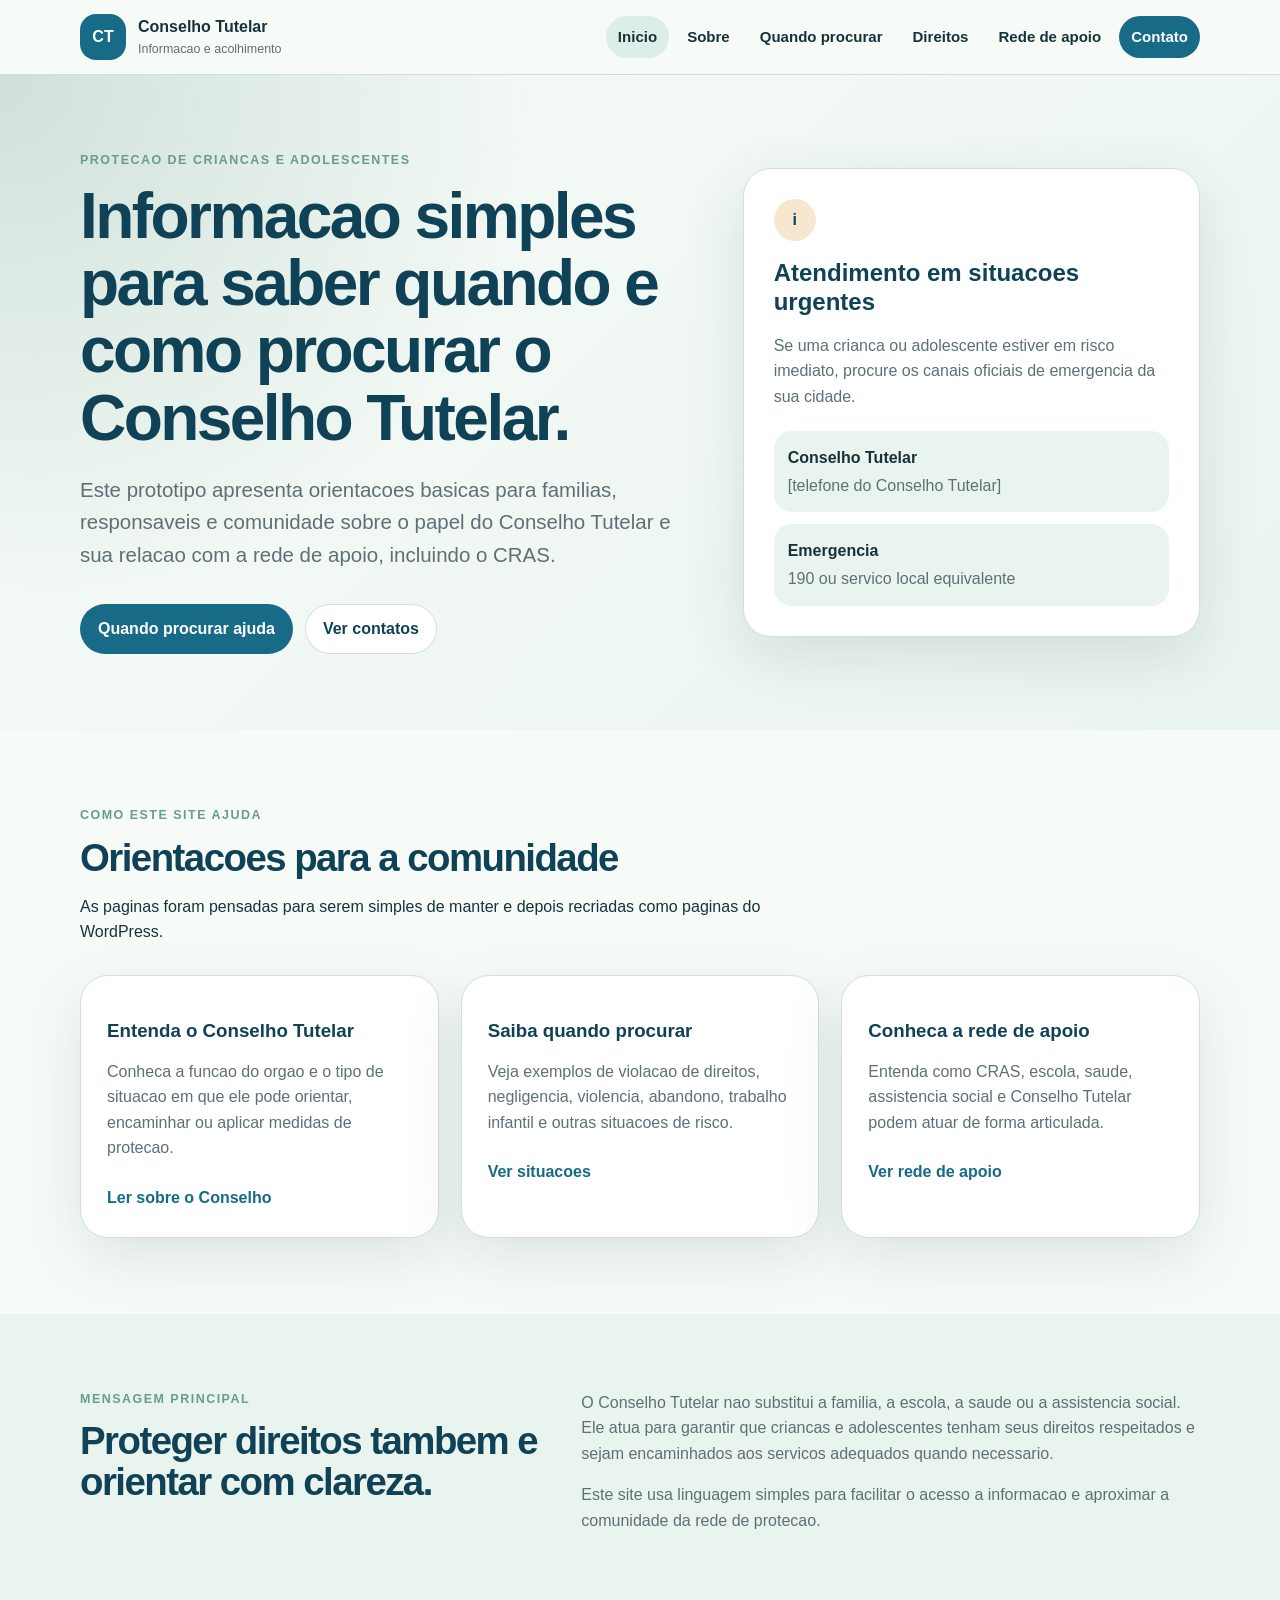
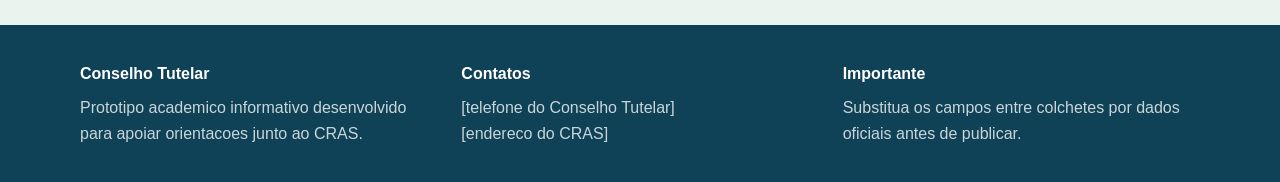
==== index.html @ bb0805ec "Initial static prototype" ====
<!doctype html>
<html lang="pt-BR">
  <head>
    <meta charset="utf-8">
    <meta name="viewport" content="width=device-width, initial-scale=1">
    <title>Conselho Tutelar | Protecao e orientacao para familias</title>
    <meta name="description" content="Site informativo sobre o Conselho Tutelar, seus atendimentos, direitos de criancas e adolescentes e rede de apoio com o CRAS.">
    <link rel="stylesheet" href="assets/css/styles.css">
  </head>
  <body>
    <a class="skip-link" href="#conteudo">Pular para o conteudo</a>

    <header class="site-header">
      <div class="container header-content">
        <a class="brand" href="index.html" aria-label="Pagina inicial">
          <span class="brand-mark">CT</span>
          <span>
            <strong>Conselho Tutelar</strong>
            <small>Informacao e acolhimento</small>
          </span>
        </a>

        <button class="menu-toggle" type="button" aria-expanded="false" aria-controls="menu-principal">
          Menu
        </button>

        <nav class="site-nav" id="menu-principal" aria-label="Menu principal">
          <a href="index.html" aria-current="page">Inicio</a>
          <a href="pages/sobre.html">Sobre</a>
          <a href="pages/quando-procurar.html">Quando procurar</a>
          <a href="pages/direitos.html">Direitos</a>
          <a href="pages/rede-apoio.html">Rede de apoio</a>
          <a class="nav-highlight" href="pages/contato.html">Contato</a>
        </nav>
      </div>
    </header>

    <main id="conteudo">
      <section class="hero section-soft">
        <div class="container hero-grid">
          <div class="hero-copy">
            <p class="eyebrow">Protecao de criancas e adolescentes</p>
            <h1>Informacao simples para saber quando e como procurar o Conselho Tutelar.</h1>
            <p class="lead">Este prototipo apresenta orientacoes basicas para familias, responsaveis e comunidade sobre o papel do Conselho Tutelar e sua relacao com a rede de apoio, incluindo o CRAS.</p>
            <div class="hero-actions">
              <a class="button button-primary" href="pages/quando-procurar.html">Quando procurar ajuda</a>
              <a class="button button-secondary" href="pages/contato.html">Ver contatos</a>
            </div>
          </div>

          <aside class="service-card" aria-labelledby="atendimento-titulo">
            <span class="card-icon" aria-hidden="true">i</span>
            <h2 id="atendimento-titulo">Atendimento em situacoes urgentes</h2>
            <p>Se uma crianca ou adolescente estiver em risco imediato, procure os canais oficiais de emergencia da sua cidade.</p>
            <dl>
              <div>
                <dt>Conselho Tutelar</dt>
                <dd>[telefone do Conselho Tutelar]</dd>
              </div>
              <div>
                <dt>Emergencia</dt>
                <dd>190 ou servico local equivalente</dd>
              </div>
            </dl>
          </aside>
        </div>
      </section>

      <section class="section">
        <div class="container">
          <div class="section-heading">
            <p class="eyebrow">Como este site ajuda</p>
            <h2>Orientacoes para a comunidade</h2>
            <p>As paginas foram pensadas para serem simples de manter e depois recriadas como paginas do WordPress.</p>
          </div>

          <div class="card-grid three-columns">
            <article class="info-card">
              <h3>Entenda o Conselho Tutelar</h3>
              <p>Conheca a funcao do orgao e o tipo de situacao em que ele pode orientar, encaminhar ou aplicar medidas de protecao.</p>
              <a href="pages/sobre.html">Ler sobre o Conselho</a>
            </article>
            <article class="info-card">
              <h3>Saiba quando procurar</h3>
              <p>Veja exemplos de violacao de direitos, negligencia, violencia, abandono, trabalho infantil e outras situacoes de risco.</p>
              <a href="pages/quando-procurar.html">Ver situacoes</a>
            </article>
            <article class="info-card">
              <h3>Conheca a rede de apoio</h3>
              <p>Entenda como CRAS, escola, saude, assistencia social e Conselho Tutelar podem atuar de forma articulada.</p>
              <a href="pages/rede-apoio.html">Ver rede de apoio</a>
            </article>
          </div>
        </div>
      </section>

      <section class="section section-muted">
        <div class="container split-section">
          <div>
            <p class="eyebrow">Mensagem principal</p>
            <h2>Proteger direitos tambem e orientar com clareza.</h2>
          </div>
          <div class="text-block">
            <p>O Conselho Tutelar nao substitui a familia, a escola, a saude ou a assistencia social. Ele atua para garantir que criancas e adolescentes tenham seus direitos respeitados e sejam encaminhados aos servicos adequados quando necessario.</p>
            <p>Este site usa linguagem simples para facilitar o acesso a informacao e aproximar a comunidade da rede de protecao.</p>
          </div>
        </div>
      </section>
    </main>

    <footer class="site-footer">
      <div class="container footer-grid">
        <div>
          <strong>Conselho Tutelar</strong>
          <p>Prototipo academico informativo desenvolvido para apoiar orientacoes junto ao CRAS.</p>
        </div>
        <div>
          <strong>Contatos</strong>
          <p>[telefone do Conselho Tutelar]<br>[endereco do CRAS]</p>
        </div>
        <div>
          <strong>Importante</strong>
          <p>Substitua os campos entre colchetes por dados oficiais antes de publicar.</p>
        </div>
      </div>
    </footer>

    <script src="assets/js/main.js"></script>
  </body>
</html>
---- assets/css/styles.css ----
:root {
  --color-bg: #f7fbf8;
  --color-surface: #ffffff;
  --color-muted: #eaf4ee;
  --color-soft: #dceee7;
  --color-primary: #176b87;
  --color-primary-dark: #0f4256;
  --color-accent: #6a9c89;
  --color-warm: #f7e7ce;
  --color-text: #18323a;
  --color-text-muted: #5d7077;
  --color-border: #cfe0d8;
  --shadow-soft: 0 20px 60px rgba(15, 66, 86, 0.12);
  --radius-lg: 28px;
  --radius-md: 18px;
  --container: 1120px;
}

* {
  box-sizing: border-box;
}

html {
  scroll-behavior: smooth;
}

body {
  margin: 0;
  background: var(--color-bg);
  color: var(--color-text);
  font-family: Arial, Helvetica, sans-serif;
  font-size: 16px;
  line-height: 1.6;
}

a {
  color: var(--color-primary);
  text-decoration: none;
}

a:hover,
a:focus {
  text-decoration: underline;
}

img {
  max-width: 100%;
  display: block;
}

.container {
  width: min(100% - 32px, var(--container));
  margin-inline: auto;
}

.narrow {
  max-width: 820px;
}

.skip-link {
  position: absolute;
  left: 16px;
  top: -120px;
  z-index: 10;
  padding: 10px 14px;
  background: var(--color-primary-dark);
  color: #ffffff;
  border-radius: 999px;
}

.skip-link:focus {
  top: 16px;
}

.site-header {
  position: sticky;
  top: 0;
  z-index: 5;
  background: rgba(247, 251, 248, 0.94);
  border-bottom: 1px solid var(--color-border);
  backdrop-filter: blur(12px);
}

.header-content {
  display: flex;
  align-items: center;
  justify-content: space-between;
  gap: 24px;
  padding: 14px 0;
}

.brand {
  display: inline-flex;
  align-items: center;
  gap: 12px;
  color: var(--color-text);
}

.brand:hover,
.brand:focus {
  text-decoration: none;
}

.brand-mark {
  display: grid;
  width: 46px;
  height: 46px;
  place-items: center;
  border-radius: 16px;
  background: var(--color-primary);
  color: #ffffff;
  font-weight: 700;
}

.brand small {
  display: block;
  color: var(--color-text-muted);
  font-size: 0.78rem;
}

.site-nav {
  display: flex;
  align-items: center;
  gap: 6px;
}

.site-nav a {
  padding: 9px 12px;
  border-radius: 999px;
  color: var(--color-text);
  font-weight: 600;
  font-size: 0.94rem;
}

.site-nav a:hover,
.site-nav a:focus,
.site-nav a[aria-current="page"] {
  background: var(--color-soft);
  text-decoration: none;
}

.site-nav .nav-highlight {
  background: var(--color-primary);
  color: #ffffff;
}

.site-nav .nav-highlight:hover,
.site-nav .nav-highlight:focus,
.site-nav .nav-highlight[aria-current="page"] {
  background: var(--color-primary-dark);
}

.menu-toggle {
  display: none;
  border: 1px solid var(--color-border);
  border-radius: 999px;
  background: var(--color-surface);
  color: var(--color-text);
  font: inherit;
  font-weight: 700;
  padding: 8px 14px;
}

.section,
.hero,
.page-hero {
  padding: 76px 0;
}

.section-soft {
  background:
    radial-gradient(circle at top left, rgba(106, 156, 137, 0.28), transparent 34rem),
    linear-gradient(135deg, #f7fbf8 0%, #eaf4ee 100%);
}

.section-muted {
  background: var(--color-muted);
}

.hero-grid {
  display: grid;
  grid-template-columns: minmax(0, 1.15fr) minmax(280px, 0.85fr);
  align-items: center;
  gap: 44px;
}

.hero h1,
.page-hero h1,
.section-heading h2,
.split-section h2,
.callout h2,
.form-placeholder h2 {
  margin: 0;
  color: var(--color-primary-dark);
  font-size: clamp(2rem, 5vw, 4rem);
  line-height: 1.05;
  letter-spacing: -0.04em;
}

.page-hero h1 {
  font-size: clamp(2rem, 4vw, 3.25rem);
}

.section-heading h2,
.split-section h2,
.callout h2,
.form-placeholder h2 {
  font-size: clamp(1.75rem, 3vw, 2.6rem);
}

.eyebrow {
  margin: 0 0 12px;
  color: var(--color-accent);
  font-size: 0.78rem;
  font-weight: 800;
  letter-spacing: 0.12em;
  text-transform: uppercase;
}

.lead {
  margin: 22px 0 0;
  color: var(--color-text-muted);
  font-size: clamp(1.08rem, 2vw, 1.28rem);
}

.hero-actions {
  display: flex;
  flex-wrap: wrap;
  gap: 12px;
  margin-top: 32px;
}

.button {
  display: inline-flex;
  align-items: center;
  justify-content: center;
  min-height: 46px;
  padding: 12px 18px;
  border: 0;
  border-radius: 999px;
  font: inherit;
  font-weight: 800;
  cursor: pointer;
}

.button:hover,
.button:focus {
  text-decoration: none;
}

.button-primary {
  background: var(--color-primary);
  color: #ffffff;
}

.button-primary:hover,
.button-primary:focus {
  background: var(--color-primary-dark);
}

.button-secondary {
  background: var(--color-surface);
  color: var(--color-primary-dark);
  box-shadow: inset 0 0 0 1px var(--color-border);
}

.service-card,
.info-card,
.note-card,
.contact-card,
.callout,
.fake-form {
  background: var(--color-surface);
  border: 1px solid var(--color-border);
  border-radius: var(--radius-lg);
  box-shadow: var(--shadow-soft);
}

.service-card {
  padding: 30px;
}

.card-icon {
  display: grid;
  width: 42px;
  height: 42px;
  place-items: center;
  border-radius: 999px;
  background: var(--color-warm);
  color: var(--color-primary-dark);
  font-weight: 900;
}

.service-card h2,
.info-card h2,
.info-card h3,
.note-card h2,
.contact-card h2,
.timeline-item h2,
.prose h2 {
  margin: 18px 0 10px;
  color: var(--color-primary-dark);
  line-height: 1.2;
}

.service-card p,
.info-card p,
.note-card p,
.contact-card p,
.timeline-item p,
.prose p,
.text-block p,
.callout p,
.form-placeholder p {
  color: var(--color-text-muted);
}

.service-card dl {
  display: grid;
  gap: 12px;
  margin: 22px 0 0;
}

.service-card dl div {
  padding: 14px;
  border-radius: var(--radius-md);
  background: var(--color-muted);
}

.service-card dt {
  font-weight: 800;
}

.service-card dd {
  margin: 2px 0 0;
  color: var(--color-text-muted);
}

.section-heading {
  max-width: 720px;
  margin-bottom: 30px;
}

.card-grid {
  display: grid;
  gap: 22px;
}

.three-columns {
  grid-template-columns: repeat(3, minmax(0, 1fr));
}

.two-columns {
  grid-template-columns: repeat(2, minmax(0, 1fr));
}

.info-card,
.note-card,
.contact-card {
  padding: 26px;
}

.info-card a {
  display: inline-flex;
  margin-top: 8px;
  font-weight: 800;
}

.accent-card {
  background: var(--color-primary-dark);
  color: #ffffff;
}

.accent-card h2,
.accent-card p,
.accent-card li {
  color: #ffffff;
}

.split-section,
.content-layout,
.form-placeholder {
  display: grid;
  grid-template-columns: minmax(0, 0.85fr) minmax(0, 1.15fr);
  gap: 44px;
  align-items: start;
}

.text-block p:first-child,
.prose p:first-of-type {
  margin-top: 0;
}

.prose {
  max-width: 720px;
}

.check-list {
  display: grid;
  gap: 10px;
  margin: 0;
  padding: 0;
  list-style: none;
}

.check-list li {
  position: relative;
  padding-left: 28px;
  color: var(--color-text-muted);
}

.check-list li::before {
  content: "";
  position: absolute;
  left: 0;
  top: 0.6em;
  width: 12px;
  height: 12px;
  border-radius: 999px;
  background: var(--color-accent);
}

.callout {
  padding: 34px;
}

.timeline {
  display: grid;
  gap: 18px;
}

.timeline-item {
  display: grid;
  grid-template-columns: 54px 1fr;
  gap: 18px;
  padding: 24px;
  background: var(--color-surface);
  border: 1px solid var(--color-border);
  border-radius: var(--radius-lg);
}

.timeline-item span {
  display: grid;
  width: 46px;
  height: 46px;
  place-items: center;
  border-radius: 999px;
  background: var(--color-primary);
  color: #ffffff;
  font-weight: 900;
}

.timeline-item h2 {
  margin-top: 0;
}

.contact-grid {
  display: grid;
  grid-template-columns: 1.2fr repeat(2, 0.9fr);
  gap: 22px;
}

.primary-contact {
  background: var(--color-primary-dark);
}

.primary-contact h2,
.primary-contact p {
  color: #ffffff;
}

.fake-form {
  display: grid;
  gap: 14px;
  padding: 24px;
}

.fake-form label {
  display: grid;
  gap: 6px;
  font-weight: 800;
}

.fake-form span {
  display: block;
  min-height: 42px;
  padding: 10px 12px;
  border: 1px dashed var(--color-border);
  border-radius: 14px;
  color: var(--color-text-muted);
  font-weight: 400;
}

.site-footer {
  padding: 36px 0;
  background: var(--color-primary-dark);
  color: #ffffff;
}

.footer-grid {
  display: grid;
  grid-template-columns: repeat(3, minmax(0, 1fr));
  gap: 24px;
}

.site-footer p {
  margin: 8px 0 0;
  color: rgba(255, 255, 255, 0.78);
}

@media (max-width: 920px) {
  .menu-toggle {
    display: inline-flex;
  }

  .site-nav {
    position: absolute;
    left: 16px;
    right: 16px;
    top: calc(100% + 8px);
    display: none;
    flex-direction: column;
    align-items: stretch;
    padding: 12px;
    background: var(--color-surface);
    border: 1px solid var(--color-border);
    border-radius: 22px;
    box-shadow: var(--shadow-soft);
  }

  .site-nav.is-open {
    display: flex;
  }

  .site-nav a {
    border-radius: 14px;
  }

  .hero-grid,
  .split-section,
  .content-layout,
  .form-placeholder,
  .contact-grid,
  .three-columns,
  .two-columns,
  .footer-grid {
    grid-template-columns: 1fr;
  }
}

@media (max-width: 560px) {
  .section,
  .hero,
  .page-hero {
    padding: 52px 0;
  }

  .brand small {
    display: none;
  }

  .hero-actions,
  .button {
    width: 100%;
  }

  .service-card,
  .info-card,
  .note-card,
  .contact-card,
  .callout,
  .timeline-item,
  .fake-form {
    border-radius: 22px;
  }

  .timeline-item {
    grid-template-columns: 1fr;
  }
}
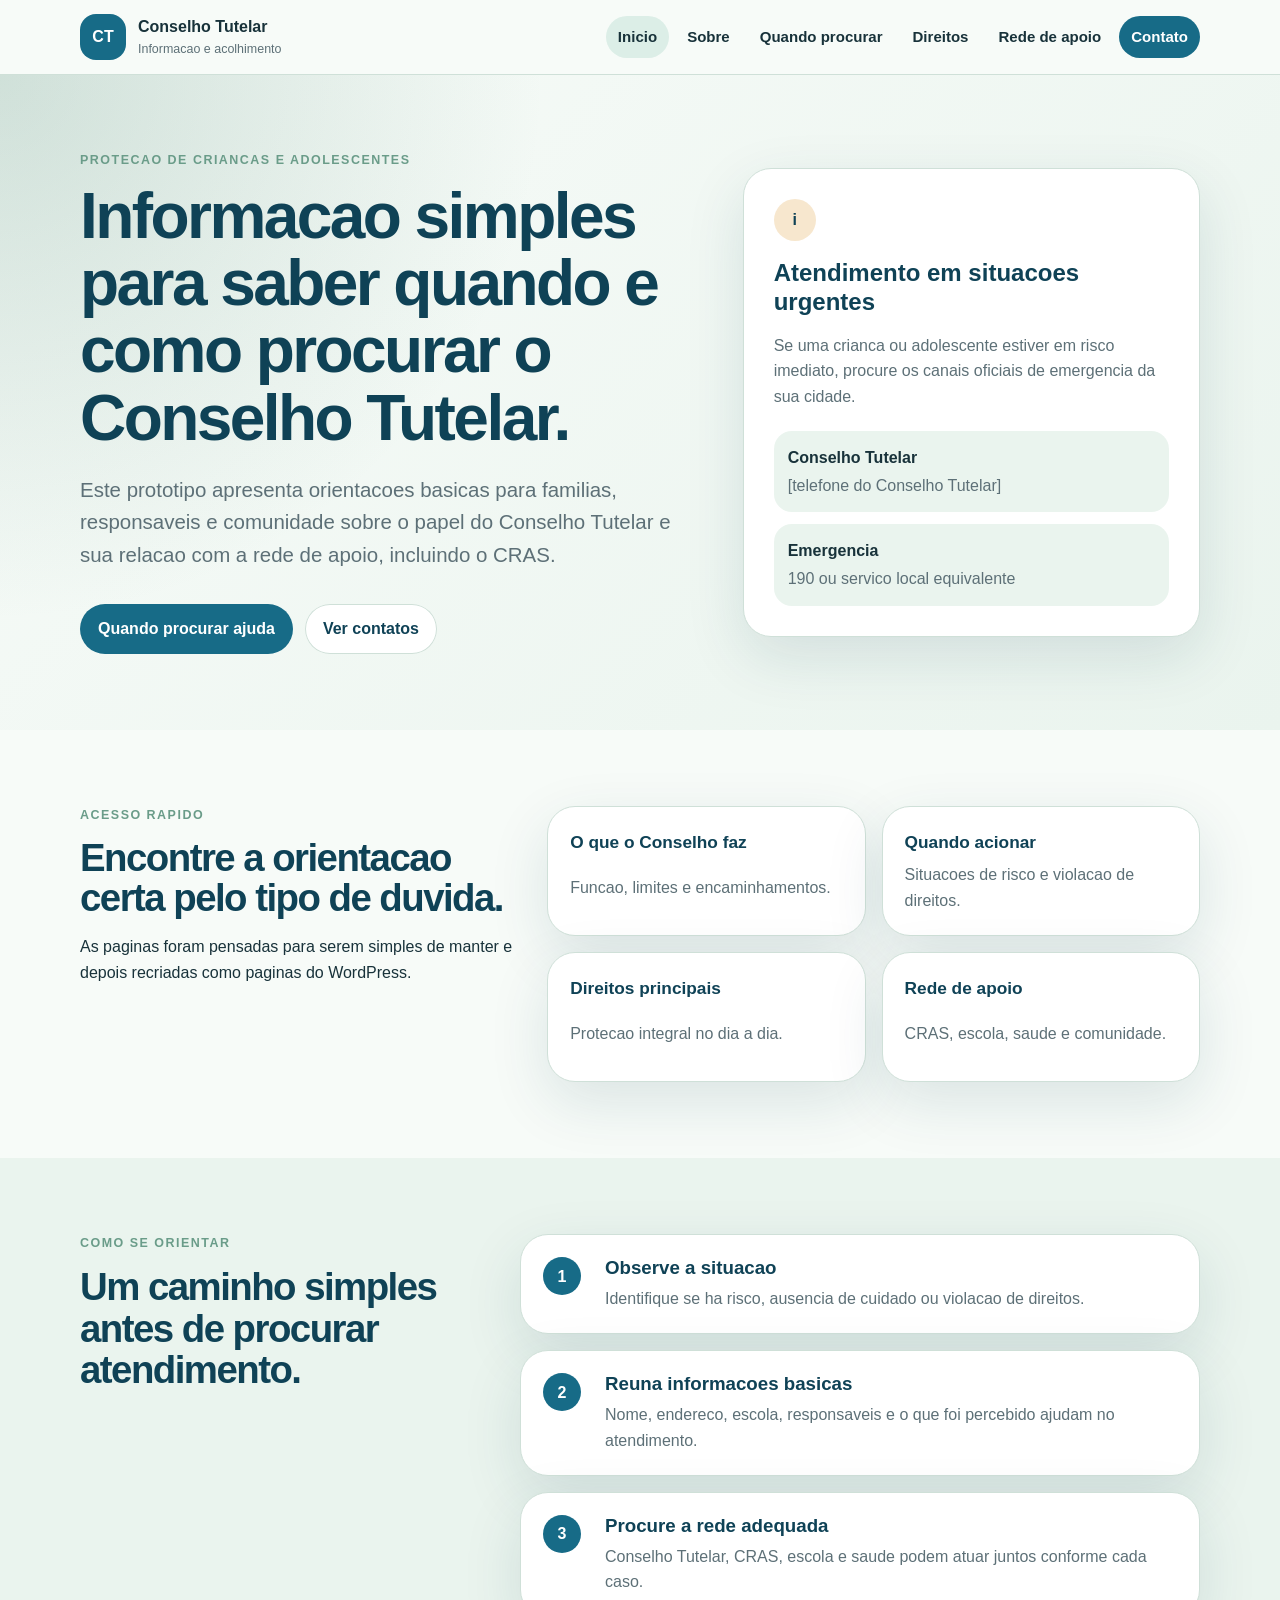
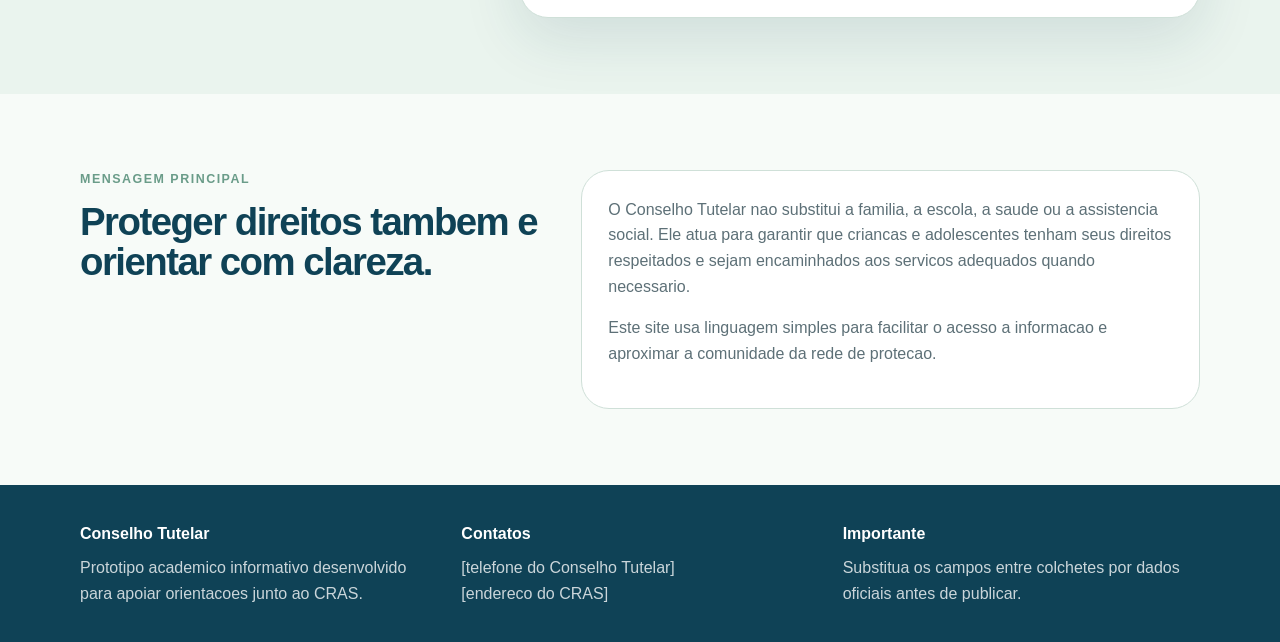
==== commit 8c62a127: "Refine page layouts" ====
--- a/index.html
+++ b/index.html
@@ -67,40 +67,61 @@
       </section>
 
       <section class="section">
-        <div class="container">
+        <div class="container home-overview">
           <div class="section-heading">
-            <p class="eyebrow">Como este site ajuda</p>
-            <h2>Orientacoes para a comunidade</h2>
+            <p class="eyebrow">Acesso rapido</p>
+            <h2>Encontre a orientacao certa pelo tipo de duvida.</h2>
             <p>As paginas foram pensadas para serem simples de manter e depois recriadas como paginas do WordPress.</p>
           </div>
 
-          <div class="card-grid three-columns">
-            <article class="info-card">
-              <h3>Entenda o Conselho Tutelar</h3>
-              <p>Conheca a funcao do orgao e o tipo de situacao em que ele pode orientar, encaminhar ou aplicar medidas de protecao.</p>
-              <a href="pages/sobre.html">Ler sobre o Conselho</a>
+          <div class="quick-links" aria-label="Atalhos principais">
+            <a href="pages/sobre.html"><strong>O que o Conselho faz</strong><span>Funcao, limites e encaminhamentos.</span></a>
+            <a href="pages/quando-procurar.html"><strong>Quando acionar</strong><span>Situacoes de risco e violacao de direitos.</span></a>
+            <a href="pages/direitos.html"><strong>Direitos principais</strong><span>Protecao integral no dia a dia.</span></a>
+            <a href="pages/rede-apoio.html"><strong>Rede de apoio</strong><span>CRAS, escola, saude e comunidade.</span></a>
+          </div>
+        </div>
+      </section>
+
+      <section class="section section-muted">
+        <div class="container process-layout">
+          <div>
+            <p class="eyebrow">Como se orientar</p>
+            <h2>Um caminho simples antes de procurar atendimento.</h2>
+          </div>
+          <div class="step-list">
+            <article>
+              <span>1</span>
+              <div>
+                <h3>Observe a situacao</h3>
+                <p>Identifique se ha risco, ausencia de cuidado ou violacao de direitos.</p>
+              </div>
             </article>
-            <article class="info-card">
-              <h3>Saiba quando procurar</h3>
-              <p>Veja exemplos de violacao de direitos, negligencia, violencia, abandono, trabalho infantil e outras situacoes de risco.</p>
-              <a href="pages/quando-procurar.html">Ver situacoes</a>
+            <article>
+              <span>2</span>
+              <div>
+                <h3>Reuna informacoes basicas</h3>
+                <p>Nome, endereco, escola, responsaveis e o que foi percebido ajudam no atendimento.</p>
+              </div>
             </article>
-            <article class="info-card">
-              <h3>Conheca a rede de apoio</h3>
-              <p>Entenda como CRAS, escola, saude, assistencia social e Conselho Tutelar podem atuar de forma articulada.</p>
-              <a href="pages/rede-apoio.html">Ver rede de apoio</a>
+            <article>
+              <span>3</span>
+              <div>
+                <h3>Procure a rede adequada</h3>
+                <p>Conselho Tutelar, CRAS, escola e saude podem atuar juntos conforme cada caso.</p>
+              </div>
             </article>
           </div>
         </div>
       </section>
 
-      <section class="section section-muted">
+      <section class="section">
         <div class="container split-section">
           <div>
             <p class="eyebrow">Mensagem principal</p>
             <h2>Proteger direitos tambem e orientar com clareza.</h2>
           </div>
-          <div class="text-block">
+          <div class="text-block framed-text">
             <p>O Conselho Tutelar nao substitui a familia, a escola, a saude ou a assistencia social. Ele atua para garantir que criancas e adolescentes tenham seus direitos respeitados e sejam encaminhados aos servicos adequados quando necessario.</p>
             <p>Este site usa linguagem simples para facilitar o acesso a informacao e aproximar a comunidade da rede de protecao.</p>
           </div>
--- a/assets/css/styles.css
+++ b/assets/css/styles.css
@@ -341,9 +341,121 @@
   margin-bottom: 30px;
 }
 
+.home-overview,
+.process-layout,
+.contact-layout {
+  display: grid;
+  gap: 32px;
+}
+
+.home-overview {
+  grid-template-columns: minmax(0, 0.8fr) minmax(0, 1.2fr);
+  align-items: start;
+}
+
+.quick-links {
+  display: grid;
+  grid-template-columns: repeat(2, minmax(0, 1fr));
+  gap: 16px;
+}
+
+.quick-links a {
+  display: grid;
+  gap: 6px;
+  min-height: 130px;
+  padding: 22px;
+  background: var(--color-surface);
+  border: 1px solid var(--color-border);
+  border-radius: var(--radius-lg);
+  box-shadow: var(--shadow-soft);
+}
+
+.quick-links a:hover,
+.quick-links a:focus {
+  text-decoration: none;
+  background: var(--color-muted);
+}
+
+.quick-links strong {
+  color: var(--color-primary-dark);
+  font-size: 1.08rem;
+}
+
+.quick-links span {
+  color: var(--color-text-muted);
+}
+
+.process-layout {
+  grid-template-columns: minmax(240px, 0.75fr) minmax(0, 1.25fr);
+  align-items: start;
+}
+
+.process-layout > div:first-child h2,
+.process-layout > article:first-child h2 {
+  margin: 0;
+  color: var(--color-primary-dark);
+  font-size: clamp(1.75rem, 3vw, 2.6rem);
+  line-height: 1.08;
+  letter-spacing: -0.04em;
+}
+
+.step-list {
+  display: grid;
+  gap: 16px;
+}
+
+.step-list article {
+  display: grid;
+  grid-template-columns: 46px 1fr;
+  gap: 16px;
+  padding: 22px;
+  background: var(--color-surface);
+  border: 1px solid var(--color-border);
+  border-radius: var(--radius-lg);
+  box-shadow: var(--shadow-soft);
+}
+
+.step-list span {
+  display: grid;
+  width: 38px;
+  height: 38px;
+  place-items: center;
+  border-radius: 999px;
+  background: var(--color-primary);
+  color: #ffffff;
+  font-weight: 900;
+}
+
+.step-list h2,
+.step-list h3 {
+  margin: 0 0 6px;
+  color: var(--color-primary-dark);
+  line-height: 1.2;
+}
+
+.step-list p {
+  margin: 0;
+  color: var(--color-text-muted);
+}
+
+.framed-text {
+  padding: 26px;
+  background: var(--color-surface);
+  border: 1px solid var(--color-border);
+  border-radius: var(--radius-lg);
+}
+
 .card-grid {
   display: grid;
   gap: 22px;
+}
+
+.rights-grid {
+  grid-template-columns: repeat(2, minmax(0, 1fr));
+}
+
+.wide-card {
+  grid-column: 1 / -1;
 }
 
 .three-columns {
@@ -457,6 +569,15 @@
 .contact-grid {
   display: grid;
   grid-template-columns: 1.2fr repeat(2, 0.9fr);
+  gap: 22px;
+}
+
+.contact-layout {
+  grid-template-columns: minmax(280px, 1.05fr) minmax(0, 1fr);
+}
+
+.contact-stack {
+  display: grid;
   gap: 22px;
 }
 
@@ -537,14 +658,22 @@
   }
 
   .hero-grid,
+  .home-overview,
+  .process-layout,
   .split-section,
   .content-layout,
   .form-placeholder,
+  .contact-layout,
   .contact-grid,
+  .rights-grid,
   .three-columns,
   .two-columns,
   .footer-grid {
     grid-template-columns: 1fr;
+  }
+
+  .wide-card {
+    grid-column: auto;
   }
 }
 
@@ -562,6 +691,11 @@
   .hero-actions,
   .button {
     width: 100%;
+  }
+
+  .quick-links,
+  .step-list article {
+    grid-template-columns: 1fr;
   }
 
   .service-card,
